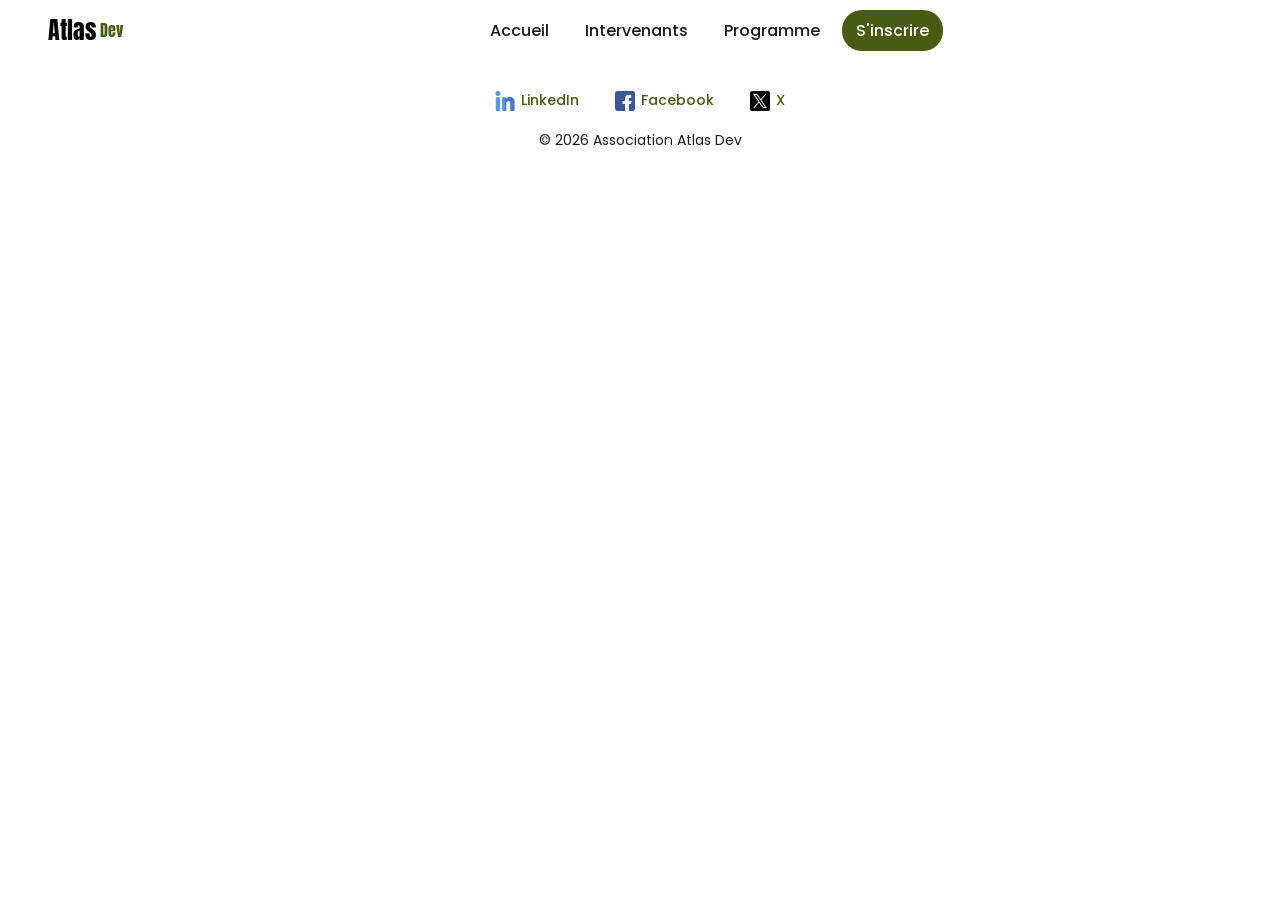
==== index.html @ 6015ee57 "rename accueil.html as index.html" ====
<!DOCTYPE html>
<html lang="en">

<head>
    <meta charset="UTF-8">
    <meta name="viewport" content="width=device-width, initial-scale=1.0">
    <title>Atlas Dev Days</title>
    <link rel="stylesheet" href="css/style.css">
</head>

<body>

    <header>
        <div id="logo">
            <strong>Atlas </strong> <span>Dev</span>
        </div>

        <nav id="navbar">
            <a href="#accueil">Accueil</a>
            <a href="#intervenants">Intervenants</a>
            <a href="#programme">Programme</a>
            <a href="#s-inscrire" id="register">S'inscrire</a>
        </nav>
    </header>

    <main>

        <!-- page d'accueil -->
        <section id="accueil" class="page">
            <div id="confe-desc">
                <h1>Atlas Dev Days</h1>
                <h2> Deux jours de talks, d'ateliers pratiques et de rencontres pour les développeurs web du Maroc
                    oriental.</h2>
                <h3> 14 et 15 novembre 2026 · Palais des Congrès, Oujda</h3>
            </div>

            <div id="hero-image">
                <img src="assets/images/h.jpg" alt="Image hero de la conférence">
            </div>

            <div id="presentation">
                <p>Atlas Dev Days réunit pendant deux jours les développeurs web du Maroc autour de talks, d'ateliers
                    pratiques et de rencontres avec des entreprises tech.</p>
                <p>Que vous soyez étudiant(e), développeur(se) ou simplement curieux(se), venez apprendre, échanger et
                    construire votre réseau au Palais des Congrès d'Oujda.</p>
            </div>

            <div id="accueil-images">
                <div id="images-wrapper">
                    <div class="images-group">
                        <img src="assets/images/img1.png" alt="ancienne evenement de l'association">
                        <img src="assets/images/img2.jpg" alt="intervenant speecking">
                        <img src="assets/images/img4.jpg" alt="en ligne meeting">
                        <img src="assets/images/img4.webp" alt="website design">
                        <img src="assets/images/img6.jpg" alt="les gens dans la conference">
                        <img src="assets/images/img7.jpg" alt="conference meeting">
                        <img src="assets/images/img8.jpg" alt="deux developpeurs travaillent">
                        <img src="assets/images/img9.webp" alt="visit à un terrin de foot">
                        <img src="assets/images/img10.jpg" alt="des gens discutent">
                        <img src="assets/images/img11.jpg" alt="la ville">
                        <img src="assets/images/img12.jpg" alt="la ville">
                    </div>
                    <div class="images-group">
                        <img src="assets/images/img1.png" alt="ancienne evenement de l'association">
                        <img src="assets/images/img2.jpg" alt="intervenant speecking">
                        <img src="assets/images/img4.jpg" alt="en ligne meeting">
                        <img src="assets/images/img4.webp" alt="website design">
                        <img src="assets/images/img6.jpg" alt="les gens dans la conference">
                        <img src="assets/images/img7.jpg" alt="conference meeting">
                        <img src="assets/images/img8.jpg" alt="deux developpeurs travaillent">
                        <img src="assets/images/img9.webp" alt="visit à un terrin de foot">
                        <img src="assets/images/img10.jpg" alt="des gens discutent">
                        <img src="assets/images/img11.jpg" alt="la ville">
                        <img src="assets/images/img12.jpg" alt="la ville">
                    </div>
                </div>
            </div>
        </section>


        <!-- page des intervenants -->
        <section id="intervenants" class="page">

            <div id="intervenants-desc">
                <h2>Intervenants</h2>
                <p>Découvrez nos intervenants experts dans leurs domaines respectifs.</p>
            </div>

            <div id="intervenants-container">
                <div>
                    <img src="assets/images/int1.avif" alt="Photo de Yassine El Mansouri">
                    <h3>Yassine El Mansouri</h3>
                    <h4>Développeur Back-end</h4>
                    <p>Talk : Concevoir une API REST propre et sécurisée</p>
                    <a href="https://www.linkedin.com">LinkedIn</a>
                </div>

                <div>
                    <img src="assets/images/inte2.avif" alt="Photo de Sara Benali">
                    <h3>Sara Benali</h3>
                    <h4>Designer UX/UI</h4>
                    <p>Talk : Du Figma au HTML, réussir son intégration</p>
                    <a href="https://www.linkedin.com">LinkedIn</a>
                </div>

                <div>
                    <img src="assets/images/int3.jpg" alt="Photo de Amine Tazi">
                    <h3>Amine Tazi</h3>
                    <h4>Développeur Full Stack</h4>
                    <p>Talk : Déployer son premier site avec Git et GitHub Pages</p>
                    <a href="https://github.com">GitHub</a>
                </div>

                <div>
                    <img src="assets/images/int4.avif" alt="Photo de Amin Alaoui">
                    <h3>Amin Alaoui</h3>
                    <h4>Experte en accessibilité web</h4>
                    <p>Talk : Un site accessible, c'est un site pour tous</p>
                    <a href="https://www.linkedin.com">LinkedIn</a>
                </div>

                <div>
                    <img src="assets/images/int5.png" alt="Photo de Hamza Idrissi">
                    <h3>Hamza Idrissi</h3>
                    <h4>Consultant SEO et performance web</h4>
                    <p>Talk : Optimiser la vitesse et le référencement de son site</p>
                    <a href="https://github.com">GitHub</a>
                </div>

                <div>
                    <img src="assets/images/int6.jpg" alt="Photo de Meryem Zahraoui">
                    <h3>Meryem Zahraoui</h3>
                    <h4>Développeuse Front-end</h4>
                    <p>Talk : Un CSS moderne sans framework</p>
                    <a href="https://x.com">X</a>
                </div>
            </div>

        </section>


        <!-- page de programme -->
        <section id="programme" class="page">

            <h2>Programme</h2>

            <section id="jour1">
                <h3>Jour 1 - 14 novembre</h3>

                <div>
                    <h4>Concevoir une API REST propre et sécurisée</h4>
                    <p>09h30 · Yassine El Mansouri</p>
                    <p>Thème : Back</p>
                </div>

                <div>
                    <h4>Du Figma au HTML, réussir son intégration</h4>
                    <p>11h00 · Sara Benali</p>
                    <p>Thème : Front</p>
                </div>

                <div>
                    <h4>Un CSS moderne sans framework</h4>
                    <p>14h00 · Meryem Zahraoui</p>
                    <p>Thème : Front</p>
                </div>
            </section>

            <section id="jour2">
                <h3>Jour 2 - 15 novembre</h3>

                <div>
                    <h4>Un site accessible, c'est un site pour tous</h4>
                    <p>09h30 · Amin Alaoui</p>
                    <p>Thème : Accessibilité</p>
                </div>

                <div>
                    <h4>Optimiser la vitesse et le référencement de son site</h4>
                    <p>11h00 · Hamza Idrissi</p>
                    <p>Thème : Performance</p>
                </div>

                <div>
                    <h4>Déployer son premier site avec Git et GitHub Pages</h4>
                    <p>14h00 · Amine Tazi</p>
                    <p>Thème : Outils</p>
                </div>
            </section>

        </section>


        <!-- page de l'inscription -->
        <section id="s-inscrire" class="page">
            <h2>Inscription</h2>

            <form>
                <label for="nom">Nom complet</label>
                <input type="text" id="nom" name="nom" required minlength="3">

                <label for="email">Email</label>
                <input type="email" id="email" name="email" required>

                <label for="tel">Téléphone</label>
                <input type="tel" id="tel" name="tel" required pattern="^(\+212|0)[5-7][0-9]{8}$">

                <!--  -->
                <label for="profil">Profil</label>
                <select id="profil" name="profil" required>
                    <option value="">Choisir un profil</option>
                    <option value="etudiant">Étudiant(e)</option>
                    <option value="developpeur">Développeur(se)</option>
                    <option value="autre">Autre</option>
                </select>

                <!--  -->
                <p>Ateliers souhaités</p>
                <div>
                    <input type="checkbox" id="atelier-api" name="ateliers">
                    <label for="atelier-api">API REST</label>
                </div>
                <div>
                    <input type="checkbox" id="atelier-css" name="ateliers">
                    <label for="atelier-css">CSS moderne</label>
                </div>
                <div>
                    <input type="checkbox" id="atelier-git" name="ateliers">
                    <label for="atelier-git">Git et GitHub Pages</label>
                </div>

                <!--  -->
                <p>Journée(s) de participation</p>
                <div>
                    <input type="radio" id="jour-1" name="jour" required>
                    <label for="jour-1">Jour 1</label>
                </div>
                <div>
                    <input type="radio" id="jour-2" name="jour">
                    <label for="jour-2">Jour 2</label>
                </div>
                <div>
                    <input type="radio" id="jour-both" name="jour">
                    <label for="jour-both">Les deux</label>
                </div>

                <label for="message">Message (optionnel)</label>
                <textarea id="message" name="message"></textarea>

                <!--  -->
                <div>
                    <input type="checkbox" id="consentement" name="consentement" required>
                    <label for="consentement">J'accepte que mes informations soient utilisées.</label>
                </div>

                <button type="submit">S'inscrire</button>
            </form>

        </section>

    </main>
    <footer id="footer">
        <nav>
            <a href="https://www.linkedin.com"> <img src="/assets/icons/linkedin.png" alt=""> LinkedIn</a>
            <a href="https://facebook.com"> <img src="/assets/icons/facebook.png" alt=""> Facebook</a>
            <a href="https://x.com"> <img src="/assets/icons/x.png" alt=""> X</a>
        </nav>
        <p>© 2026 Association Atlas Dev</p>
    </footer>
</body>

</html>
---- css/style.css ----
@import url("https://fonts.googleapis.com/css2?family=Anton&family=Poppins:wght@300;400;500&display=swap");

:root {
    --maincolor: #485C11;
    --c1: rgba(86, 39, 226, 0.1);
    --c2: #1a1a1a;
    --c3: #ffffff;
}

* {
    box-sizing: border-box;
}

html,
body {
    margin: 0;
    padding: 0;
}

::-webkit-scrollbar {
    width: 8px;
    background: var(--c2);
}

header {
    position: fixed;
    width: 100%;
    margin-top: 5px;
    padding: 0 16px;
    top: 0;
    z-index: 3;
    height: 50px;
    display: flex;
    align-items: center;
    background: var(--c3);
}

#logo {
    flex: 1;
    height: 100%;
    display: flex;
    align-items: center;
    justify-content: center;
}

#logo>strong {
    font-weight: 400;
    font-size: 24px;
    font-family: "Anton", sans-serif;
    margin-right: 4px;
}

#logo>span {
    font-family: "Anton", sans-serif;
    color: var(--maincolor);
}

nav {
    flex: 8;
    height: 100%;
    display: flex;
    align-items: center;
    justify-content: center;
    gap: 8px;
}

nav>a {
    position: relative;
    padding: 8px 14px;
    border-radius: 20px;
    color: var(--c2);
    text-decoration: none;
    font-family: "Poppins", system-ui, sans-serif;
    font-size: 16px;
    font-weight: 500;
}

nav>a:hover {
    color: var(--maincolor);
    background: var(--c1);
}

#register {
    background: var(--maincolor);
    color: var(--c3);
}

#register:hover {
    background: var(--c3);
    color: var(--maincolor);
    border: 1px solid var(--maincolor);
}

/* Accueil */

#confe-desc {
    width: 100%;
    display: flex;
    flex-direction: column;
    justify-content: center;
    align-items: center;
    gap: 12px;
    padding: 110px 0 0;
}

#confe-desc>h1 {
    width: 100%;
    margin: 0;
    font-family: "Anton", sans-serif;
    font-size: 50px;
    display: flex;
    justify-content: center;
    text-align: center;
    letter-spacing: 5px;
}

#confe-desc>h2 {
    width: 70%;
    margin: 0;
    font-family: "Poppins", sans-serif;
    font-size: 18px;
    font-weight: 300;
    line-height: 1.6;
    display: flex;
    justify-content: center;
    align-items: center;
    text-align: center;
}

#confe-desc>h3 {
    width: 100%;
    margin: 0;
    font-family: "Poppins", sans-serif;
    font-size: 14px;
    font-weight: 500;
    letter-spacing: 1px;
    color: var(--maincolor);
    display: flex;
    justify-content: center;
    align-items: center;
    text-align: center;
}

#accueil-images {
    width: 100%;
    height: 100px;
    padding: 10px;
    margin-bottom: 40px;
    overflow: hidden;
    background: var(--c1);
}

#images-wrapper {
    display: flex;
    width: max-content;
    animation: scrolleft 60s linear infinite;
}

.images-group {
    display: flex;
    gap: 50px;
    flex-shrink: 0;
    margin-right: 50px;
}

.images-group img {
    width: 100px;
    object-fit: cover;
    border-radius: 10px;
}

#hero-image {
    width: 50%;
    margin: 40px auto;
    display: flex;
    justify-content: center;
    align-items: center;
    border-radius: 15px;
    overflow: hidden;
}

#hero-image img {
    width: 100%;
    max-height: 450px;
    object-fit: cover;
}

#presentation {
    width: 55%;
    margin: 0 auto 40px;
    display: flex;
    flex-direction: column;
    align-items: center;
    gap: 12px;
    text-align: center;
}

#presentation p {
    margin: 0;
    font-family: "Poppins", sans-serif;
    font-size: 16px;
    font-weight: 300;
}

@keyframes scrolleft {
    to {
        transform: translateX(-50%);
    }
}

.page {
    display: none;
}

.page:target {
    display: block;
}

/* intervenants */

#intervenants-container {
    width: 70%;
    margin: 0 auto;
    display: grid;
    grid-template-columns: repeat(3, 1fr);
    gap: 25px;
}

#intervenants-desc {
    width: 70%;
    margin: 80px auto 30px;
    text-align: center;
}

#intervenants-desc h2 {
    margin: 0 0 10px;
    font-size: 32px;
}

#intervenants-desc p {
    margin: 0;
    font-family: "Poppins", sans-serif;
}

#intervenants-container>div {
    height: 330px;
    padding: 20px;
    display: flex;
    flex-direction: column;
    justify-content: center;
    align-items: center;
    text-align: center;
    background: var(--c1);
    border-radius: 10px;
}

#intervenants-container img {
    width: 120px;
    height: 120px;
    object-fit: cover;
    border-radius: 50%;
}

#intervenants-container h3 {
    margin: 12px 0 5px;
}

#intervenants-container h4 {
    margin: 0 0 8px;
}

#intervenants-container p {
    margin: 0 0 12px;
}

#intervenants-container a {
    text-decoration: none;
    color: var(--maincolor);
}



/* programme */

#programme {
    width: 70%;
    margin: 0 auto;
    padding: 90px 0 40px;
    font-family: "Poppins", sans-serif;
}

#programme h2 {
    margin: 0 0 40px;
    text-align: center;
    font-family: "Anton", sans-serif;
    font-size: 40px;
    font-weight: 400;
    letter-spacing: 3px;
}

#programme section {
    display: flex;
    flex-direction: column;
    gap: 15px;
    margin-bottom: 40px;
}

#programme h3 {
    margin: 0 0 5px;
    padding-bottom: 10px;
    font-family: "Anton", sans-serif;
    font-size: 24px;
    font-weight: 400;
    letter-spacing: 2px;
    color: var(--maincolor);
    border-bottom: 2px solid var(--maincolor);
}

#programme article {
    display: flex;
    flex-direction: column;
    gap: 6px;
    padding: 20px;
    background: var(--c1);
    border-left: 5px solid var(--maincolor);
    border-radius: 10px;
}

#programme h4 {
    margin: 0;
    font-size: 18px;
    font-weight: 500;
    color: var(--c2);
}

#programme p {
    margin: 0;
    font-size: 15px;
    font-weight: 300;
}


/* s'inscrire */

#s-inscrire {
    width: 50%;
    margin: 0 auto;
    padding: 90px 0 40px;
    font-family: "Poppins", sans-serif;
}


#s-inscrire h2 {
    margin-bottom: 25px;
    text-align: center;
}


#s-inscrire form {
    display: flex;
    flex-direction: column;
    gap: 12px;
    padding: 30px;
    border-radius: 10px;
}

#s-inscrire form>label {
    padding: 3px;
    font-weight: 500;
}

#s-inscrire input,
#s-inscrire select,
#s-inscrire textarea {
    padding: 10px;
    border: 1px solid var(--c2);
    border-radius: 6px;
}


#s-inscrire button {
    padding: 10px;
    color: var(--c3);
    background: var(--maincolor);
    border: 0;
    border-radius: 6px;
}

#s-inscrire button:hover {
    cursor: pointer;
}

#s-inscrire>div {
    margin-top: 20px;
    text-align: center;
}

#message {
    resize: none;
    height: 200px;
}

/* footer */

footer {
    bottom: 0;
    width: 100%;
    height: 50px;
    display: flex;
    flex-direction: column;
    justify-content: center;
    align-items: center;
    color: var(--c2);
    margin-top: 100px;
}

footer a {
    display: flex;
    align-items: center;
    gap: 6px;
    height: 30px;
    color: var(--maincolor);
    font-family: "Poppins", sans-serif;
    font-size: 14px;
}

footer a img {
    width: 20px;
    height: 20px;
    object-fit: contain;
}

footer p {
    font-family: "Poppins", sans-serif;
    font-size: 14px;
    font-weight: 400;
}


@media (max-width: 1100px) {
    #footer {
        padding-top: 90px;
    }
}

@media (max-width: 800px) {
    #s-inscrire {
        width: 80%;
    }

    #footer {
        padding-bottom: 20px;
    }

    #accueil-images {
        margin-top: 100px;
    }
}

@media (max-width: 480px) {

    #confe-desc {
        width: 90%;
        padding-left: 20px;
    }

    #accueil-images {
        margin-top: 100px;
    }

    #confe-desc>h1 {
        width: 70%;
        font-size: 30px;
    }

    #navbar {
        overflow: auto;
        padding-left: 200px;
        border-bottom: 1px solid var(--maincolor);
    }

    header {
        gap: 20px;
    }

    #navbar>a {
        font-size: 15px;
    }

    nav::-webkit-scrollbar {
        display: none;
    }

    #intervenants-container {
        grid-template-columns: repeat(1, 1fr);
    }
}

@media (max-width: 330px) {
    #navbar {
        width: 90%;
        padding-left: 220px;
    }
}
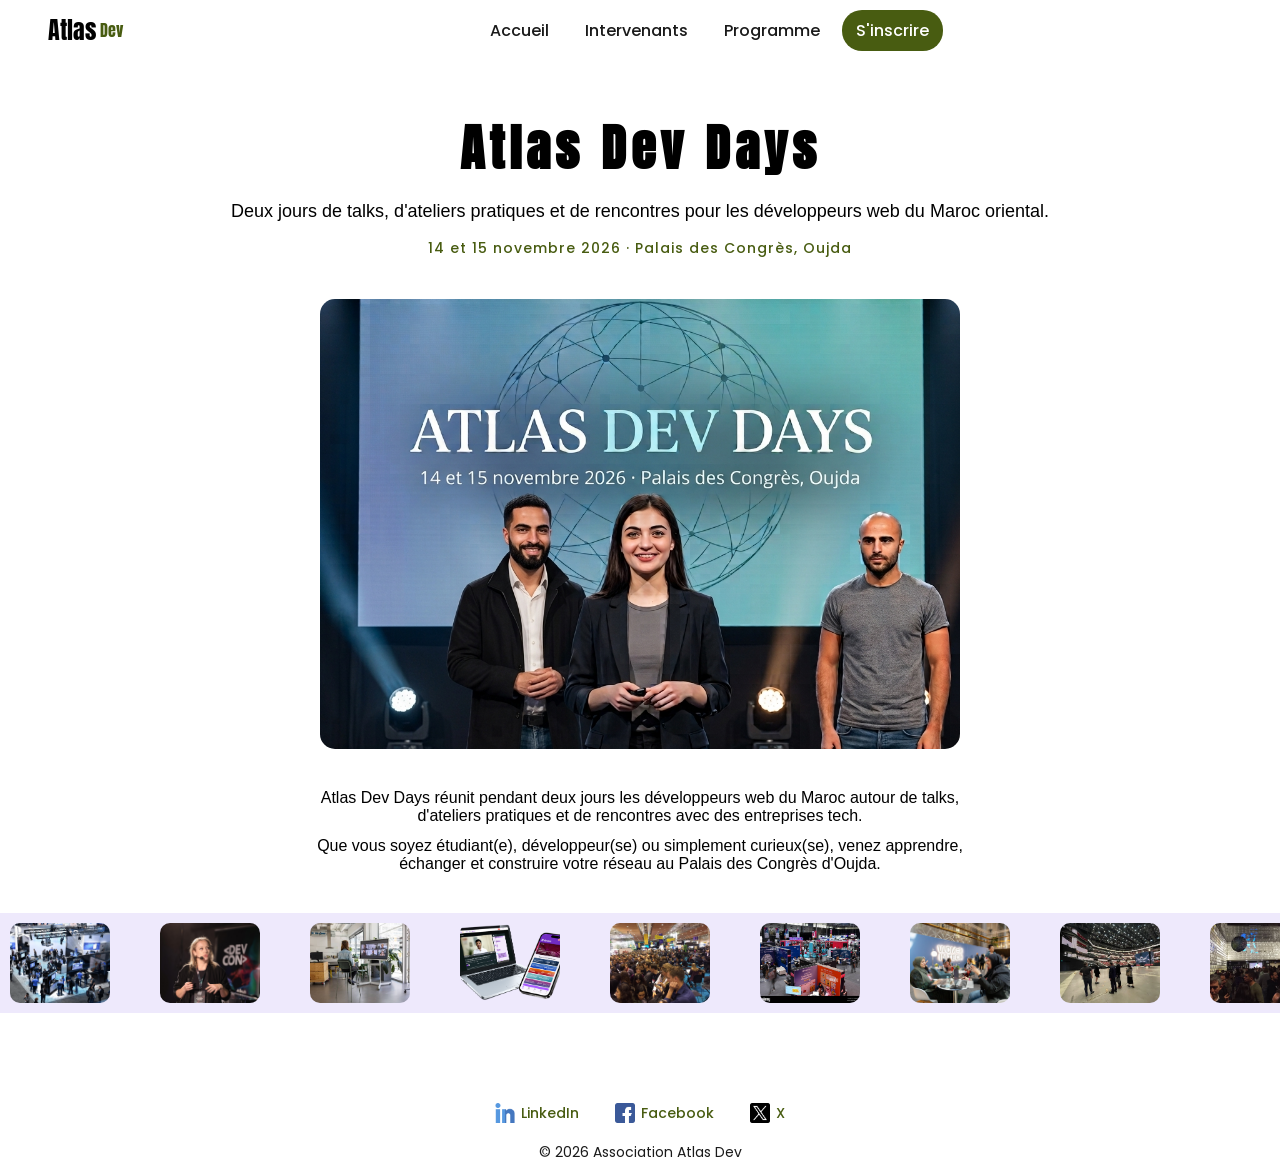
==== commit 5f620316: "fix the paths that are not resolved" ====
--- a/index.html
+++ b/index.html
@@ -261,9 +261,9 @@
     </main>
     <footer id="footer">
         <nav>
-            <a href="https://www.linkedin.com"> <img src="/assets/icons/linkedin.png" alt=""> LinkedIn</a>
-            <a href="https://facebook.com"> <img src="/assets/icons/facebook.png" alt=""> Facebook</a>
-            <a href="https://x.com"> <img src="/assets/icons/x.png" alt=""> X</a>
+            <a href="https://www.linkedin.com"> <img src="assets/icons/linkedin.png" alt=""> LinkedIn</a>
+            <a href="https://facebook.com"> <img src="assets/icons/facebook.png" alt=""> Facebook</a>
+            <a href="https://x.com"> <img src="assets/icons/x.png" alt=""> X</a>
         </nav>
         <p>© 2026 Association Atlas Dev</p>
     </footer>
--- a/css/style.css
+++ b/css/style.css
@@ -216,6 +216,10 @@
     display: block;
 }
 
+body:not(:has(.page:target)) #accueil {
+    display: block;
+}
+
 /* intervenants */
 
 #intervenants-container {
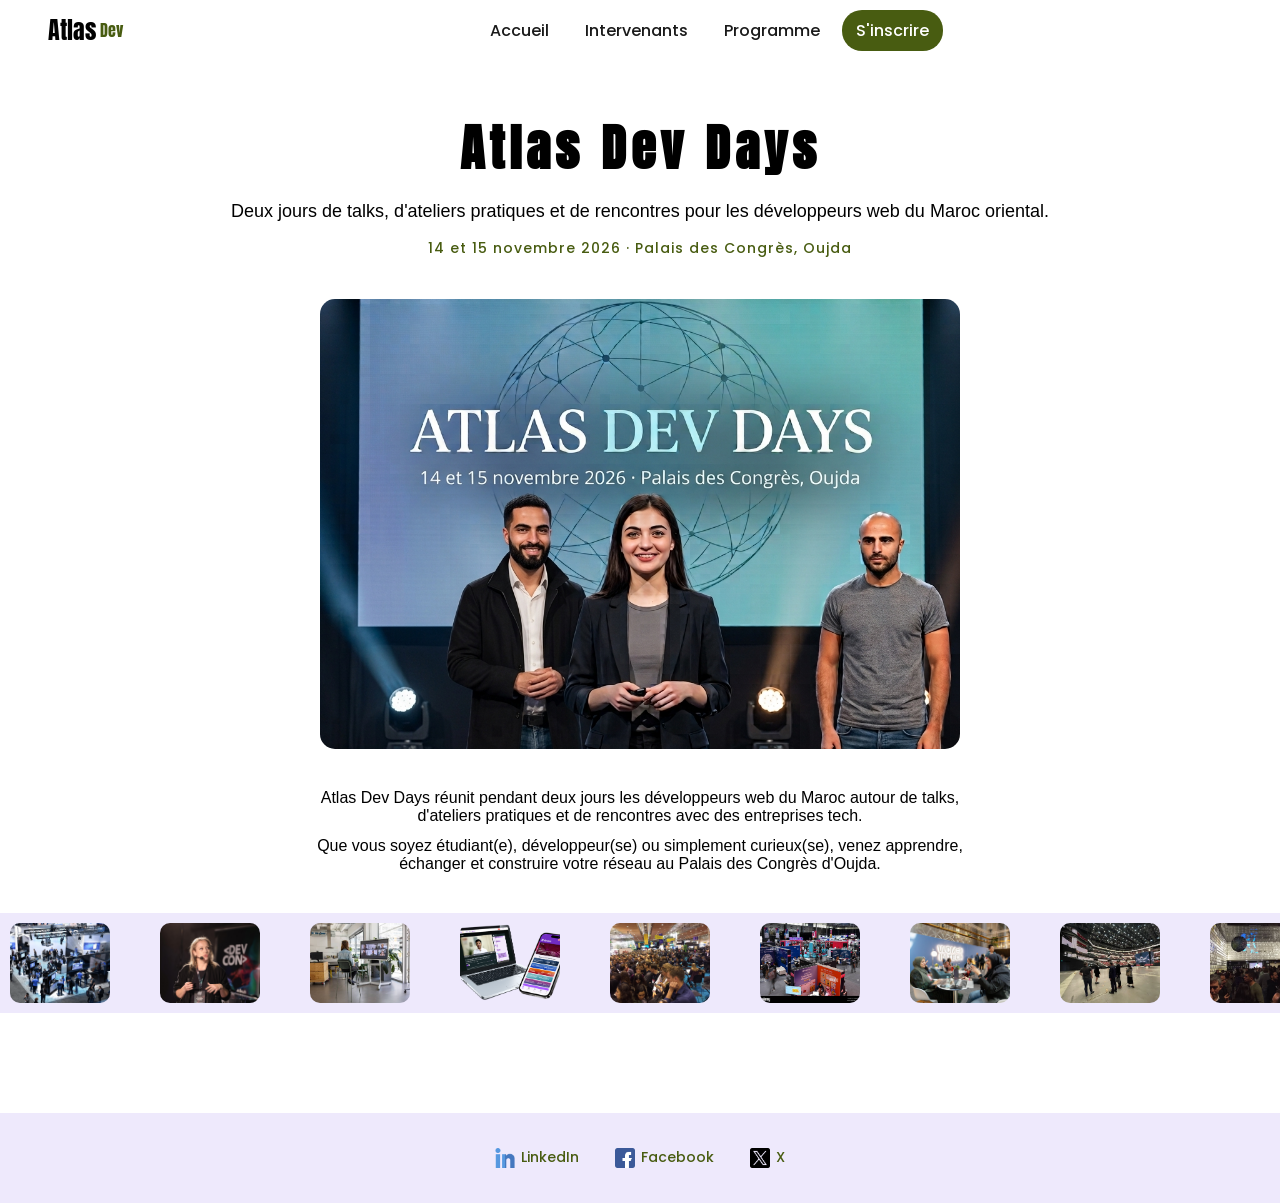
==== commit 490a5aaa: "update css -> s'inscrire page" ====
--- a/index.html
+++ b/index.html
@@ -144,7 +144,7 @@
 
             <h2>Programme</h2>
 
-            <section id="jour1">
+            <section>
                 <h3>Jour 1 - 14 novembre</h3>
 
                 <div>
@@ -166,7 +166,7 @@
                 </div>
             </section>
 
-            <section id="jour2">
+            <section>
                 <h3>Jour 2 - 15 novembre</h3>
 
                 <div>
@@ -196,59 +196,79 @@
             <h2>Inscription</h2>
 
             <form>
-                <label for="nom">Nom complet</label>
-                <input type="text" id="nom" name="nom" required minlength="3">
-
-                <label for="email">Email</label>
-                <input type="email" id="email" name="email" required>
-
-                <label for="tel">Téléphone</label>
-                <input type="tel" id="tel" name="tel" required pattern="^(\+212|0)[5-7][0-9]{8}$">
-
-                <!--  -->
-                <label for="profil">Profil</label>
-                <select id="profil" name="profil" required>
-                    <option value="">Choisir un profil</option>
-                    <option value="etudiant">Étudiant(e)</option>
-                    <option value="developpeur">Développeur(se)</option>
-                    <option value="autre">Autre</option>
-                </select>
-
-                <!--  -->
-                <p>Ateliers souhaités</p>
-                <div>
-                    <input type="checkbox" id="atelier-api" name="ateliers">
-                    <label for="atelier-api">API REST</label>
-                </div>
-                <div>
-                    <input type="checkbox" id="atelier-css" name="ateliers">
-                    <label for="atelier-css">CSS moderne</label>
-                </div>
-                <div>
-                    <input type="checkbox" id="atelier-git" name="ateliers">
-                    <label for="atelier-git">Git et GitHub Pages</label>
-                </div>
-
-                <!--  -->
-                <p>Journée(s) de participation</p>
-                <div>
-                    <input type="radio" id="jour-1" name="jour" required>
-                    <label for="jour-1">Jour 1</label>
-                </div>
-                <div>
-                    <input type="radio" id="jour-2" name="jour">
-                    <label for="jour-2">Jour 2</label>
-                </div>
-                <div>
-                    <input type="radio" id="jour-both" name="jour">
-                    <label for="jour-both">Les deux</label>
-                </div>
-
-                <label for="message">Message (optionnel)</label>
-                <textarea id="message" name="message"></textarea>
-
-                <!--  -->
-                <div>
+
+                <div class="form-div">
+                    <label for="nom" class="des">Nom complet</label>
+                    <input type="text" id="nom" name="nom" required minlength="3">
+                </div>
+
+                <div class="form-div">
+                    <label for="email" class="des">Email</label>
+                    <input type="email" id="email" name="email" required>
+                </div>
+
+                <div class="form-div">
+                    <label for="tel" class="des">Téléphone</label>
+                    <input type="tel" id="tel" name="tel" required pattern="^(\+212|0)[5-7][0-9]{8}$">
+                </div>
+
+                <!--  -->
+                <div class="form-div">
+                    <label for="profil" class="des">Profil</label>
+                    <select id="profil" name="profil" required>
+                        <option value="">Choisir un profil</option>
+                        <option value="etudiant">Étudiant(e)</option>
+                        <option value="developpeur">Développeur(se)</option>
+                        <option value="autre">Autre</option>
+                    </select>
+                </div>
+
+                <!--  -->
+                <div class="form-div">
+                    <p class="des">Ateliers souhaités</p>
+                    <div class="aterliersouhaites">
+                        <div class="checkbox">
+                            <input type="checkbox" id="atelier-api" name="ateliers">
+                            <label for="atelier-api">API REST</label>
+                        </div>
+                        <div class="checkbox">
+                            <input type="checkbox" id="atelier-css" name="ateliers">
+                            <label for="atelier-css">CSS moderne</label>
+                        </div>
+                        <div class="checkbox">
+                            <input type="checkbox" id="atelier-git" name="ateliers">
+                            <label for="atelier-git">Git et GitHub Pages</label>
+                        </div>
+                    </div>
+                </div>
+
+                <!--  -->
+                <p class="des">Journée de participation</p>
+
+                <div class="form-div">
+                    <div class="participationjournee">
+                        <div class="radio">
+                            <input type="radio" id="jour-1" name="jour" required>
+                            <label for="jour-1">Jour 1</label>
+                        </div>
+                        <div class="radio">
+                            <input type="radio" id="jour-2" name="jour">
+                            <label for="jour-2">Jour 2</label>
+                        </div>
+                        <div class="radio">
+                            <input type="radio" id="jour-both" name="jour">
+                            <label for="jour-both">Les deux</label>
+                        </div>
+                    </div>
+                </div>
+
+                <div class="fd form-div">
+                    <label for="message" id="msg">Message (optionnel)</label>
+                    <textarea id="message" name="message"></textarea>
+                </div>
+
+                <!--  -->
+                <div id="accepte">
                     <input type="checkbox" id="consentement" name="consentement" required>
                     <label for="consentement">J'accepte que mes informations soient utilisées.</label>
                 </div>
@@ -265,7 +285,6 @@
             <a href="https://facebook.com"> <img src="assets/icons/facebook.png" alt=""> Facebook</a>
             <a href="https://x.com"> <img src="assets/icons/x.png" alt=""> X</a>
         </nav>
-        <p>© 2026 Association Atlas Dev</p>
     </footer>
 </body>
 
--- a/css/style.css
+++ b/css/style.css
@@ -5,6 +5,7 @@
     --c1: rgba(86, 39, 226, 0.1);
     --c2: #1a1a1a;
     --c3: #ffffff;
+    --border: 0.5px solid #a1a692;
 }
 
 * {
@@ -225,8 +226,10 @@
 #intervenants-container {
     width: 70%;
     margin: 0 auto;
-    display: grid;
-    grid-template-columns: repeat(3, 1fr);
+    display: flex;
+    flex-wrap: wrap;
+    justify-content: center;
+    align-items: center;
     gap: 25px;
 }
 
@@ -248,6 +251,7 @@
 
 #intervenants-container>div {
     height: 330px;
+    width: 300px;
     padding: 20px;
     display: flex;
     flex-direction: column;
@@ -344,82 +348,106 @@
 }
 
 
+
 /* s'inscrire */
 
 #s-inscrire {
-    width: 50%;
+    max-width: 600px;
     margin: 0 auto;
     padding: 90px 0 40px;
-    font-family: "Poppins", sans-serif;
-}
-
+    font-family: Arial, sans-serif;
+    color: var(--c2);
+}
 
 #s-inscrire h2 {
     margin-bottom: 25px;
     text-align: center;
-}
-
+    padding-top: 30px;
+    color: var(--maincolor);
+}
 
 #s-inscrire form {
-    display: flex;
-    flex-direction: column;
-    gap: 12px;
     padding: 30px;
-    border-radius: 10px;
-}
-
-#s-inscrire form>label {
-    padding: 3px;
-    font-weight: 500;
-}
-
-#s-inscrire input,
+    background: var(--c1);
+    border: var(--border);
+    border-radius: 8px;
+}
+
+.form-div {
+    margin-bottom: 15px;
+}
+
+.des,
+#msg {
+    display: block;
+    margin-bottom: 5px;
+    font-weight: bold;
+}
+
+#s-inscrire input[type="text"],
+#s-inscrire input[type="email"],
+#s-inscrire input[type="tel"],
 #s-inscrire select,
 #s-inscrire textarea {
+    width: 100%;
     padding: 10px;
-    border: 1px solid var(--c2);
-    border-radius: 6px;
-}
-
+    font-size: 1rem;
+    border: var(--border);
+    border-radius: 5px;
+}
+
+#s-inscrire input:focus,
+#s-inscrire select:focus,
+#s-inscrire textarea:focus {
+    outline: var(--maincolor)
+}
+
+
+#s-inscrire textarea {
+    resize: none;
+}
+
+.checkbox,
+.radio {
+    margin-bottom: 6px;
+}
+
+.participationjournee {
+    margin-bottom: 15px;
+}
+
+#accepte {
+    margin-bottom: 15px;
+    font-size: 0.9rem;
+}
 
 #s-inscrire button {
-    padding: 10px;
+    width: 100%;
+    padding: 7px;
+    border-radius: 15px;
     color: var(--c3);
-    background: var(--maincolor);
-    border: 0;
-    border-radius: 6px;
+    font-weight: 600;
+    background-color: var(--maincolor);
 }
 
 #s-inscrire button:hover {
     cursor: pointer;
 }
-
-#s-inscrire>div {
-    margin-top: 20px;
-    text-align: center;
-}
-
-#message {
-    resize: none;
-    height: 200px;
-}
-
 /* footer */
 
 footer {
+    background-color: var(--c1);
     bottom: 0;
     width: 100%;
-    height: 50px;
-    display: flex;
-    flex-direction: column;
-    justify-content: center;
-    align-items: center;
+    height: 90px;
     color: var(--c2);
     margin-top: 100px;
 }
 
 footer a {
     display: flex;
+    justify-content: center;
+    align-items: center;
     align-items: center;
     gap: 6px;
     height: 30px;
@@ -434,18 +462,6 @@
     object-fit: contain;
 }
 
-footer p {
-    font-family: "Poppins", sans-serif;
-    font-size: 14px;
-    font-weight: 400;
-}
-
-
-@media (max-width: 1100px) {
-    #footer {
-        padding-top: 90px;
-    }
-}
 
 @media (max-width: 800px) {
     #s-inscrire {
@@ -458,6 +474,23 @@
 
     #accueil-images {
         margin-top: 100px;
+    }
+
+    .aterliersouhaites,
+    .participationjournee .accept {
+        flex-direction: column;
+        font-size: 12px;
+    }
+
+    .participationjournee {
+        display: flex;
+        flex-direction: column;
+        font-size: 12px;
+    }
+
+    #accepte>label {
+        font-size: 12px;
+
     }
 }
 
@@ -495,8 +528,21 @@
         display: none;
     }
 
-    #intervenants-container {
-        grid-template-columns: repeat(1, 1fr);
+    .aterliersouhaites,
+    .participationjournee .accept {
+        flex-direction: column;
+        font-size: 12px;
+    }
+
+    .participationjournee {
+        display: flex;
+        flex-direction: column;
+        font-size: 12px;
+    }
+
+    #accepte>label {
+        font-size: 12px;
+
     }
 }
 
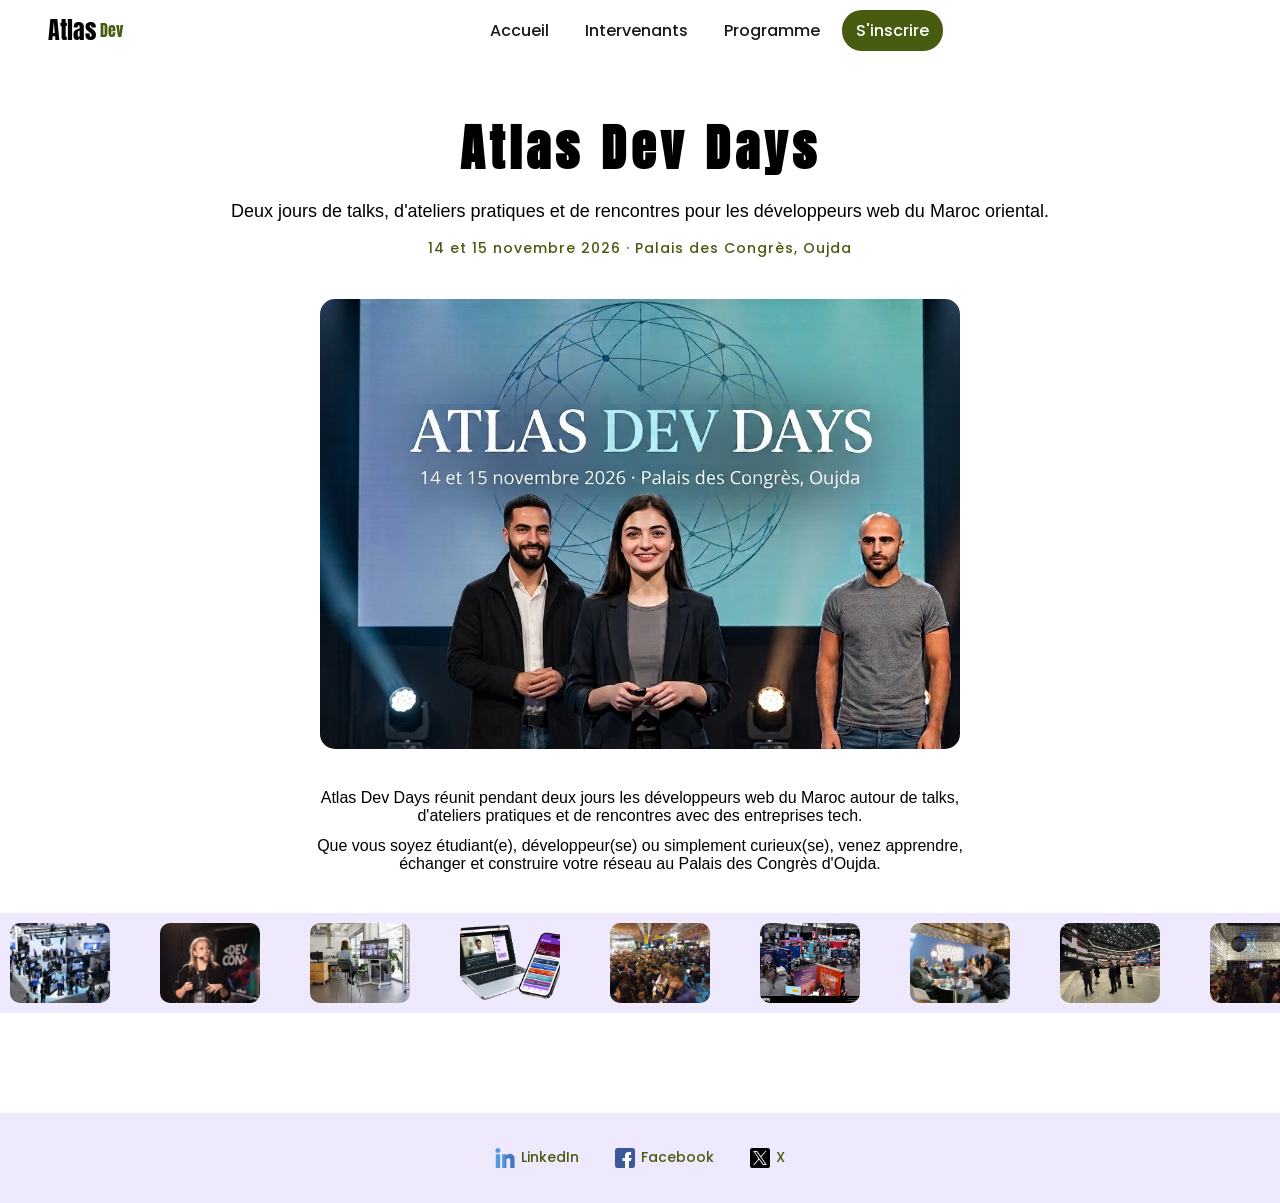
==== commit 1f5fac20: "checking lightouse" ====
--- a/index.html
+++ b/index.html
@@ -35,7 +35,7 @@
             </div>
 
             <div id="hero-image">
-                <img src="assets/images/h.jpg" alt="Image hero de la conférence">
+                <img src="assets/images/h.webp" loading="lazy" alt="Image hero de la conférence">
             </div>
 
             <div id="presentation">
@@ -48,30 +48,30 @@
             <div id="accueil-images">
                 <div id="images-wrapper">
                     <div class="images-group">
-                        <img src="assets/images/img1.png" alt="ancienne evenement de l'association">
-                        <img src="assets/images/img2.jpg" alt="intervenant speecking">
-                        <img src="assets/images/img4.jpg" alt="en ligne meeting">
-                        <img src="assets/images/img4.webp" alt="website design">
-                        <img src="assets/images/img6.jpg" alt="les gens dans la conference">
-                        <img src="assets/images/img7.jpg" alt="conference meeting">
-                        <img src="assets/images/img8.jpg" alt="deux developpeurs travaillent">
-                        <img src="assets/images/img9.webp" alt="visit à un terrin de foot">
-                        <img src="assets/images/img10.jpg" alt="des gens discutent">
-                        <img src="assets/images/img11.jpg" alt="la ville">
-                        <img src="assets/images/img12.jpg" alt="la ville">
+                        <img src="assets/images/img1.webp" loading="lazy" alt="ancienne evenement de l'association">
+                        <img src="assets/images/img2.jpg" loading="lazy" alt="intervenant speecking">
+                        <img src="assets/images/img4.jpg" loading="lazy" alt="en ligne meeting">
+                        <img src="assets/images/img4.webp" loading="lazy" alt="website design">
+                        <img src="assets/images/img6.jpg" loading="lazy" alt="les gens dans la conference">
+                        <img src="assets/images/img7.jpg" loading="lazy" alt="conference meeting">
+                        <img src="assets/images/img8.jpg" loading="lazy" alt="deux developpeurs travaillent">
+                        <img src="assets/images/img9.webp" loading="lazy" alt="visit à un terrin de foot">
+                        <img src="assets/images/img10.jpg" loading="lazy" alt="des gens discutent">
+                        <img src="assets/images/img11.jpg" loading="lazy" alt="la ville">
+                        <img src="assets/images/img12.jpg" loading="lazy" alt="la ville">
                     </div>
                     <div class="images-group">
-                        <img src="assets/images/img1.png" alt="ancienne evenement de l'association">
-                        <img src="assets/images/img2.jpg" alt="intervenant speecking">
-                        <img src="assets/images/img4.jpg" alt="en ligne meeting">
-                        <img src="assets/images/img4.webp" alt="website design">
-                        <img src="assets/images/img6.jpg" alt="les gens dans la conference">
-                        <img src="assets/images/img7.jpg" alt="conference meeting">
-                        <img src="assets/images/img8.jpg" alt="deux developpeurs travaillent">
-                        <img src="assets/images/img9.webp" alt="visit à un terrin de foot">
-                        <img src="assets/images/img10.jpg" alt="des gens discutent">
-                        <img src="assets/images/img11.jpg" alt="la ville">
-                        <img src="assets/images/img12.jpg" alt="la ville">
+                        <img src="assets/images/img1.webp" loading="lazy" alt="ancienne evenement de l'association">
+                        <img src="assets/images/img2.jpg" loading="lazy" alt="intervenant speecking">
+                        <img src="assets/images/img4.jpg" loading="lazy" alt="en ligne meeting">
+                        <img src="assets/images/img4.webp" loading="lazy" alt="website design">
+                        <img src="assets/images/img6.jpg" loading="lazy" alt="les gens dans la conference">
+                        <img src="assets/images/img7.jpg" loading="lazy" alt="conference meeting">
+                        <img src="assets/images/img8.jpg" loading="lazy" alt="deux developpeurs travaillent">
+                        <img src="assets/images/img9.webp" loading="lazy" alt="visit à un terrin de foot">
+                        <img src="assets/images/img10.jpg" loading="lazy" alt="des gens discutent">
+                        <img src="assets/images/img11.jpg" loading="lazy" alt="la ville">
+                        <img src="assets/images/img12.jpg" loading="lazy" alt="la ville">
                     </div>
                 </div>
             </div>
@@ -88,7 +88,7 @@
 
             <div id="intervenants-container">
                 <div>
-                    <img src="assets/images/int1.avif" alt="Photo de Yassine El Mansouri">
+                    <img src="assets/images/int1.avif" loading="lazy" alt="Photo de Yassine El Mansouri">
                     <h3>Yassine El Mansouri</h3>
                     <h4>Développeur Back-end</h4>
                     <p>Talk : Concevoir une API REST propre et sécurisée</p>
@@ -96,7 +96,7 @@
                 </div>
 
                 <div>
-                    <img src="assets/images/inte2.avif" alt="Photo de Sara Benali">
+                    <img src="assets/images/inte2.avif" loading="lazy" alt="Photo de Sara Benali">
                     <h3>Sara Benali</h3>
                     <h4>Designer UX/UI</h4>
                     <p>Talk : Du Figma au HTML, réussir son intégration</p>
@@ -104,7 +104,7 @@
                 </div>
 
                 <div>
-                    <img src="assets/images/int3.jpg" alt="Photo de Amine Tazi">
+                    <img src="assets/images/int3.jpg" loading="lazy" alt="Photo de Amine Tazi">
                     <h3>Amine Tazi</h3>
                     <h4>Développeur Full Stack</h4>
                     <p>Talk : Déployer son premier site avec Git et GitHub Pages</p>
@@ -112,7 +112,7 @@
                 </div>
 
                 <div>
-                    <img src="assets/images/int4.avif" alt="Photo de Amin Alaoui">
+                    <img src="assets/images/int4.avif" loading="lazy" alt="Photo de Amin Alaoui">
                     <h3>Amin Alaoui</h3>
                     <h4>Experte en accessibilité web</h4>
                     <p>Talk : Un site accessible, c'est un site pour tous</p>
@@ -120,7 +120,7 @@
                 </div>
 
                 <div>
-                    <img src="assets/images/int5.png" alt="Photo de Hamza Idrissi">
+                    <img src="assets/images/int5.png" loading="lazy" alt="Photo de Hamza Idrissi">
                     <h3>Hamza Idrissi</h3>
                     <h4>Consultant SEO et performance web</h4>
                     <p>Talk : Optimiser la vitesse et le référencement de son site</p>
@@ -128,7 +128,7 @@
                 </div>
 
                 <div>
-                    <img src="assets/images/int6.jpg" alt="Photo de Meryem Zahraoui">
+                    <img src="assets/images/int6.jpg" loading="lazy" alt="Photo de Meryem Zahraoui">
                     <h3>Meryem Zahraoui</h3>
                     <h4>Développeuse Front-end</h4>
                     <p>Talk : Un CSS moderne sans framework</p>
@@ -281,9 +281,9 @@
     </main>
     <footer id="footer">
         <nav>
-            <a href="https://www.linkedin.com"> <img src="assets/icons/linkedin.png" alt=""> LinkedIn</a>
-            <a href="https://facebook.com"> <img src="assets/icons/facebook.png" alt=""> Facebook</a>
-            <a href="https://x.com"> <img src="assets/icons/x.png" alt=""> X</a>
+            <a href="https://www.linkedin.com"> <img src="assets/icons/linkedin.png"  loading="lazy" alt="linkedin icon"> LinkedIn</a>
+            <a href="https://facebook.com"> <img src="assets/icons/facebook.png" loading="lazy" alt="facebook icon"> Facebook</a>
+            <a href="https://x.com"> <img src="assets/icons/x.png" loading="lazy" alt="X icon"> X</a>
         </nav>
     </footer>
 </body>
